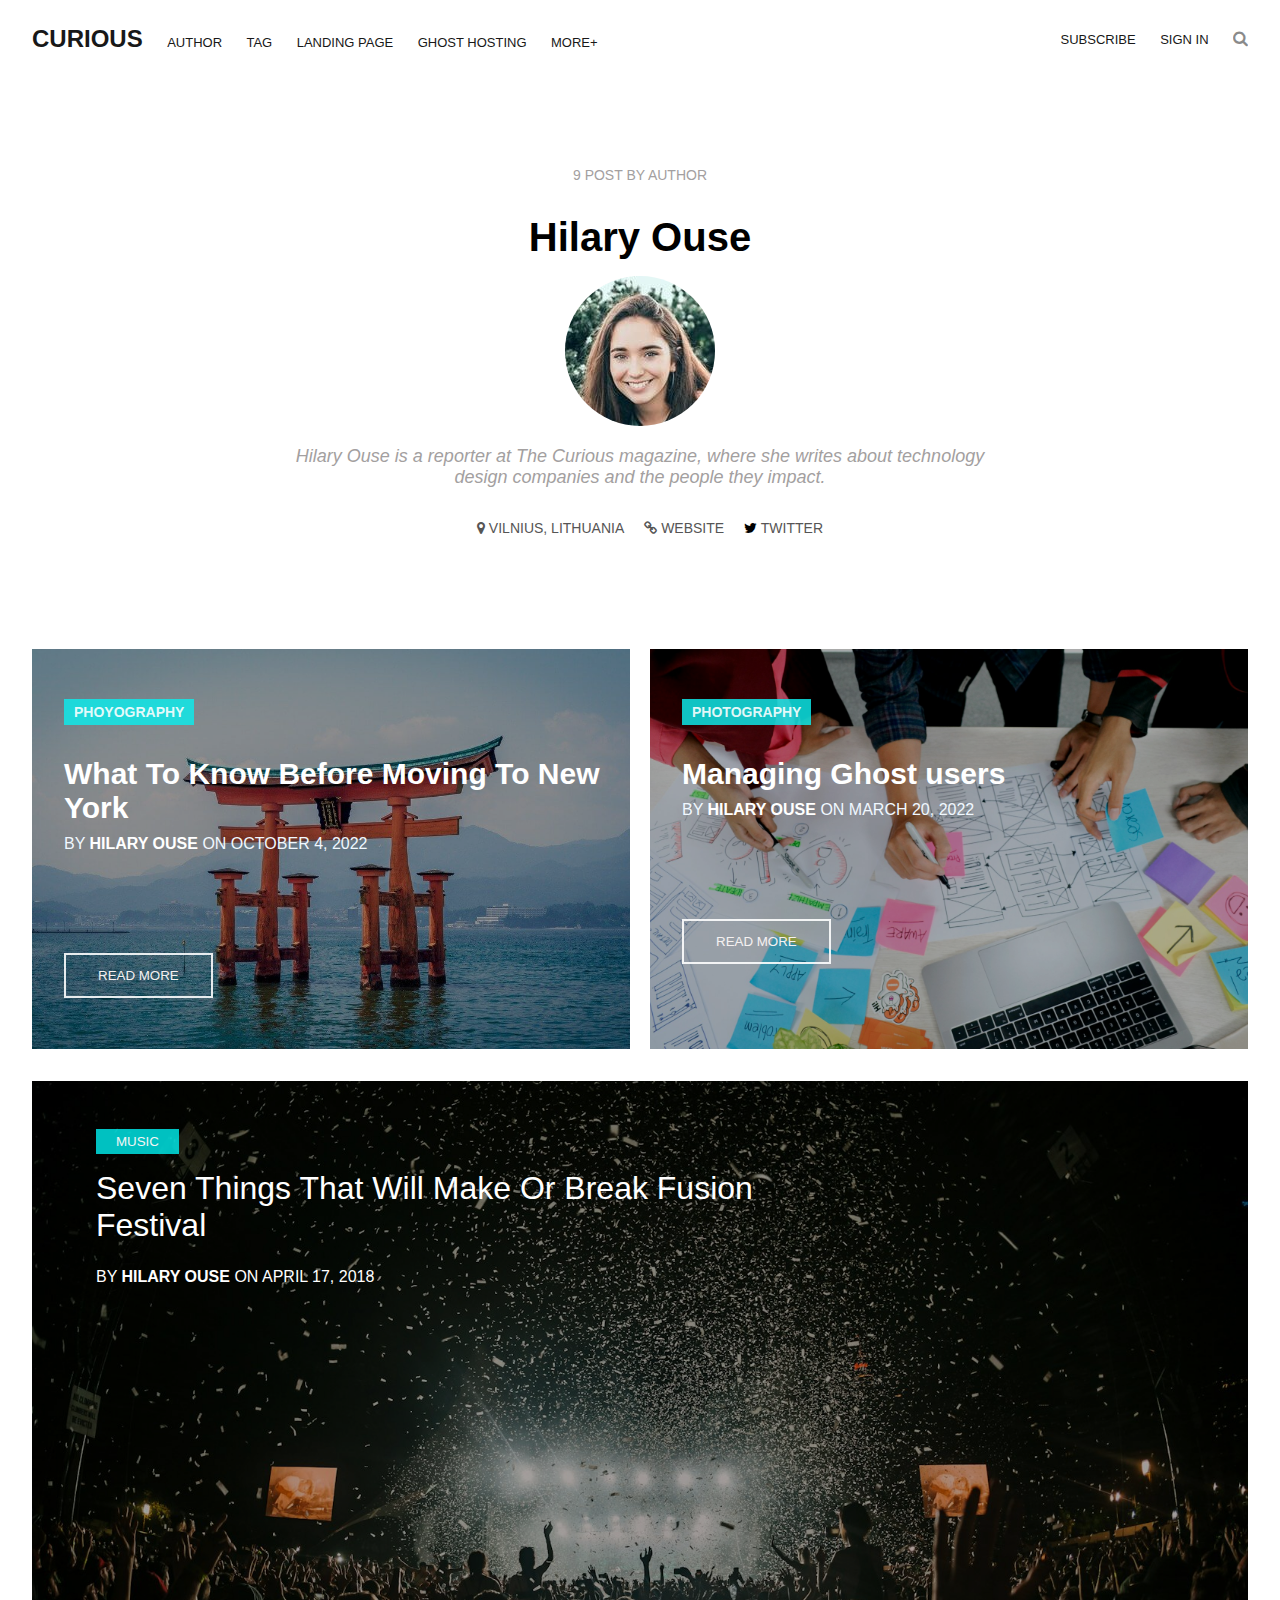
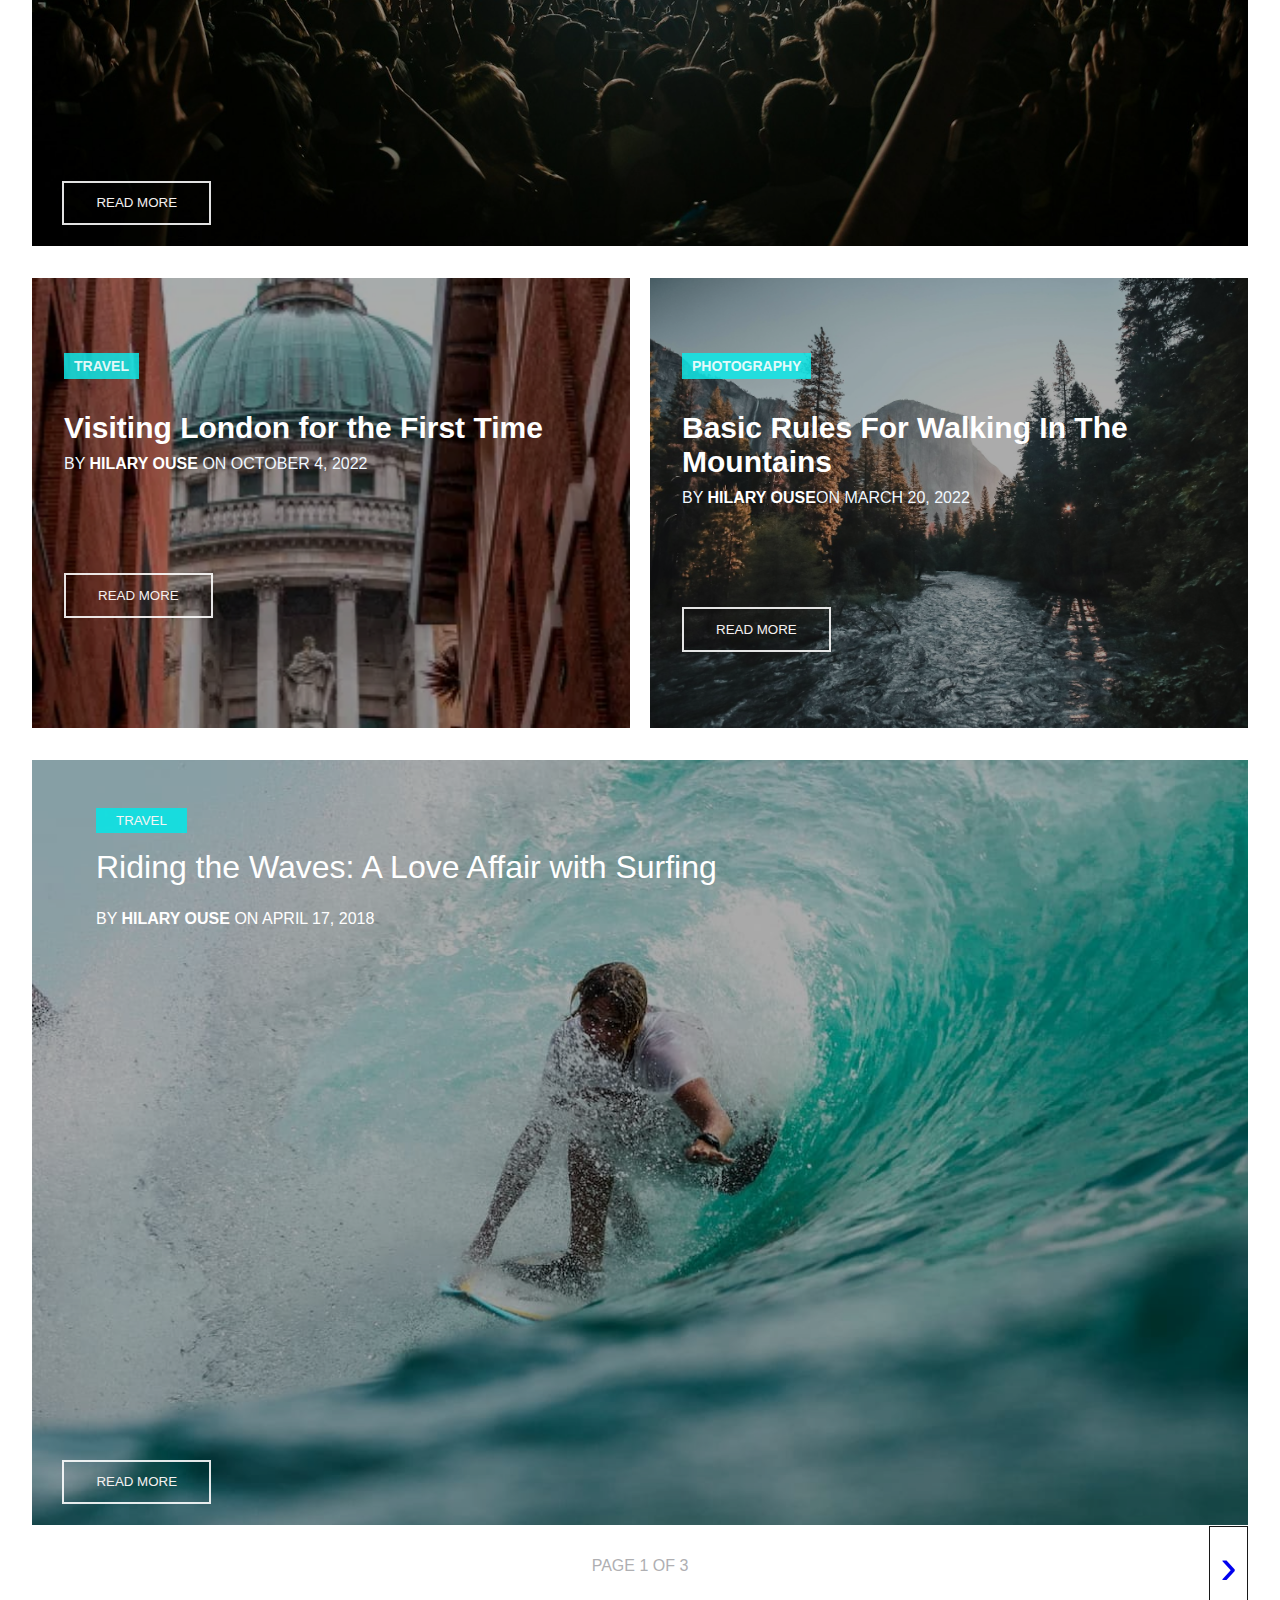
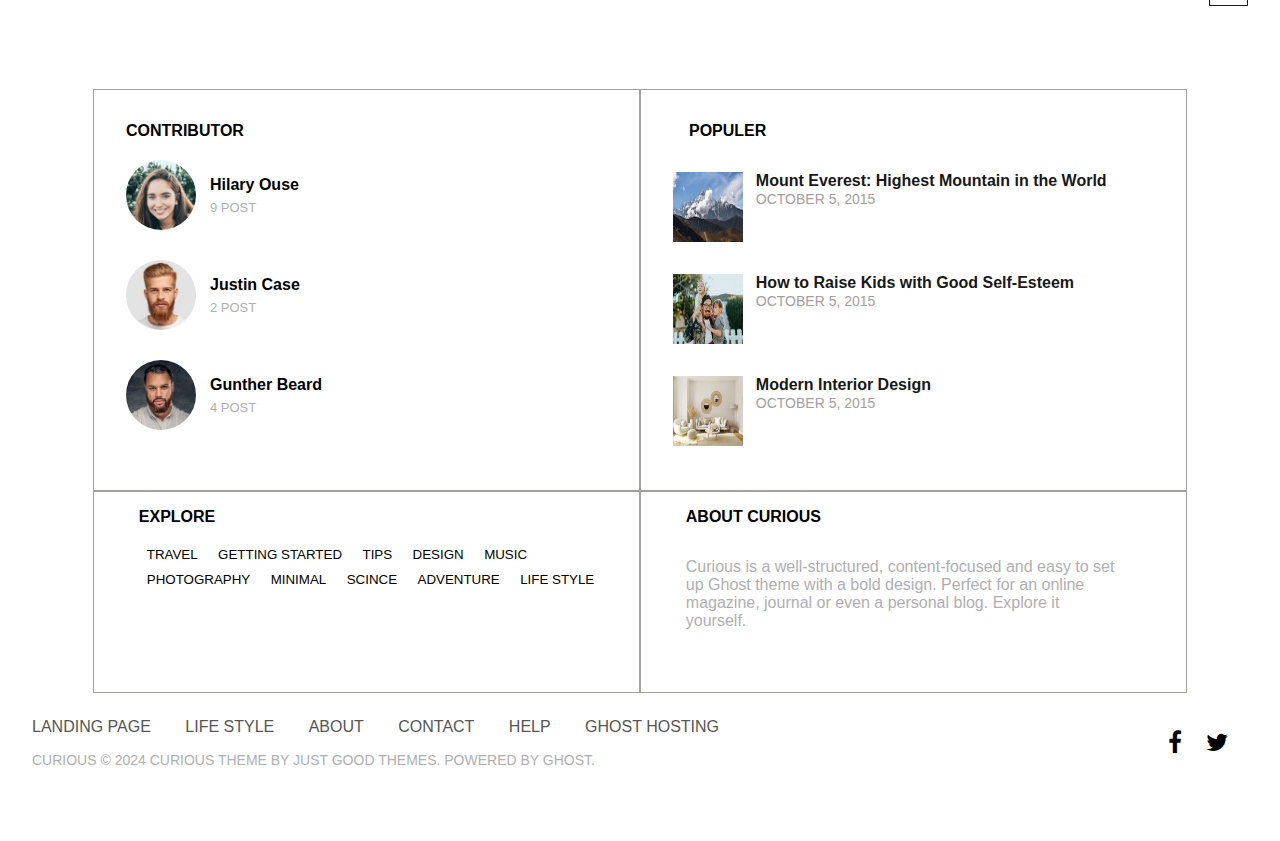
==== author.html @ 6ac76559 "add some new things" ====
<!DOCTYPE html>
<html lang="en">
<head>
    <meta charset="UTF-8">
    <meta name="viewport" content="width=device-width, initial-scale=1.0">
    <title>Home-page</title>
    <link rel="stylesheet" href="author.css">
    <link
    rel="stylesheet"
    href="https://cdnjs.cloudflare.com/ajax/libs/font-awesome/4.7.0/css/font-awesome.min.css"
  />
  <link href="https://fonts.cdnfonts.com/css/helvetica-neue-55" rel="stylesheet">
  <style>
    @import url('https://fonts.cdnfonts.com/css/helvetica-neue-55');
    </style>
</head>
<body>
    <div class="nav-container">
        <div class="nav-items">
            <a href="index.html" class="logo-name" id="logo">CURIOUS</a>
            <a href="" class="nav-link">AUTHOR</a>
            <a href="" class="nav-link">TAG</a>
            <a href="" class="nav-link">LANDING PAGE</a>
            <a href="" class="nav-link">GHOST HOSTING</a>
            <a href="" class="nav-link">MORE+</a>
        </div>
        <div class="subscribe">
            <a href="" class="nav-link sub" id="nav-link-1k-2">SUBSCRIBE</a>
            <a href="" class="nav-link sign" id="nav-link-1k-2">SIGN IN</a>
            <a href="" class="nav-link search" id="nav-link-1k"><i class="fa fa-search" aria-hidden="true"></i></a>
            <a href="#" class="nav-link searchs bar" id="nav-link-1k" onclick="showSidebar()"><i class="fa fa-bars" aria-hidden="true"></i></a>
        </div>
        <div class="sidebar" id="sidebar">
            <h3 class="hideBar" onclick="removeBar()"><i class="fa fa-times" aria-hidden="true"></i></h3>
            <ul>
                <li class="explore">EXPLORE CURIOUS</li>
                <li>AUTHOR</li>
                <li>TAG</li>
                <li>LANDING PAGE</li>
                <li>GHOST HOSTING</li>
                <li>STYLE GUIDE</li>
                <li>CONTACT</li>
                <li>SUBSCRIBE / SIGN UP</li>
            </ul>
        </div>
    </div>
    <main>
        <div class="author-0">
            <div class="about-author-0">
                <p class="post-count">
                    9 POST BY AUTHOR 
                </p>
                <p class="author-name">
                    Hilary Ouse
                </p>
                <img src="Hilary-Ouse.jpg" alt="" class="author-img-0">
                <p class="detail-about-author">
                    Hilary Ouse is a reporter at The Curious magazine, where she writes about technology  design companies and the people they impact.
                </p>
                <div class="info-about-author">
                    <a href="" class="author-site"><i class="fa fa-map-marker" aria-hidden="true"></i> VILNIUS, LITHUANIA</a>
                    <a href="" class="author-site author-link"><span><i class="fa fa-link" aria-hidden="true"></i></span>  WEBSITE</a>
                    <a href="" class="author-site author-link"><span><i class="fa fa-twitter" aria-hidden="true"></i> </span>  TWITTER</a>
                </div>
            </div>
        </div>

        <!-- now statrt the div with page -->
        <div class="post-container">
            <div class="post-1 dark" id="post-1-preci">
                <div class="about-post-1">
                    <input type="button" value="PHOYOGRAPHY" class="about">
                    <p class="post-title">
                        What To Know Before Moving To New York
                    </p>
                    <p class="post-author">
                        BY <strong>HILARY OUSE</strong> ON OCTOBER 4, 2022
                    </p>
                    <input type="button" value="READ MORE" id="post-btn" class="pos-1-btn" >
                </div>
            </div>

            <div class="post-2" id="post-1-preci">
                <div class="about-post-2">
                    <input type="button" value="PHOTOGRAPHY" class="about">

                    <p class="post-title">
                        Managing Ghost users
                    </p>
                    <p class="post-author">
                        BY <strong>HILARY OUSE </strong>ON MARCH 20, 2022
                    </p>
                    <input type="button" value="READ MORE" id="post-btn" class="pos-1-btn">
            </div>
        </div>
    </main>
    <main>
        <div class="post-3 " id="post-3-new">
            <div class="about-post-3">
                <input type="button" value="MUSIC" class="about-3">
    
                <p class="post-title-3">
                    Seven Things That Will Make Or Break Fusion Festival
                </p>
                <p class="post-author-3">
                    BY <strong>HILARY OUSE</strong> ON APRIL 17, 2018
                </p>
            </div>
            <input type="button" value="READ MORE" id="post-btn-3" class="post-3-button pos-1-btn">
        </div>
        <div class="post-container">
            <div class="post-4 dark" id="post-1-preci">
                <div class="about-post-1">
                    <input type="button" value="TRAVEL" class="about">
                    <p class="post-title">
                        Visiting London for the First Time
                    </p>
                    <p class="post-author">
                        BY <strong>HILARY OUSE</strong> ON OCTOBER 4, 2022
                    </p>
                    <input type="button" value="READ MORE" id="post-btn" class="post-4-btn">
                </div>
            </div>

            <div class="post-5" id="post-1-preci">
                <div class="about-post-2">
                    <input type="button" value="PHOTOGRAPHY" class="about">

                    <p class="post-title">
                        Basic Rules For Walking In The Mountains
                    </p>
                    <p class="post-author">
                        BY <strong>HILARY OUSE</strong>ON MARCH 20, 2022
                    </p>
                    <input type="button" value="READ MORE" id="post-btn" class="post-5-btn">
            </div>
        </div>
        
    </main>
    <main>
        <div class="post-6 post-no-6" id="post-6-new">
            <div class="about-post-3">
                <input type="button" value="TRAVEL" class="about-3">
    
                <p class="post-title-3">
                    Riding the Waves: A Love Affair with Surfing
                </p>
                <p class="post-author-3">
                    BY <strong>HILARY OUSE</strong> ON APRIL 17, 2018
                </p>
                <input type="button" value="READ MORE" id="post-btn-3">
            </div>
        </div>
        <!-- div for next page btn  -->
        <div class="page-change-btn">
            <div class="next">
              <a href="page2.html">  <span id="s">&#8250;</span></a>
            </div>
            <div class="title-of-page">
                <p class="title-page"> PAGE 1 OF 3</p>
            </div>
            <div class="prev">
                <a href=""><span id="s">&#8249;</span></a>
            </div>
        </div>

    </main>
    <main>
        <div class="footer-inside">
            <div class="four-box contributor">
                <div class="img" id="con-img">
                    <p class="title">CONTRIBUTOR</p>
                    <div class="im-con1">
                        <div class="h-img">
                            <img src="Hilary-Ouse.jpg" alt="" height="70px" width="70px" class="con-img"> 
                        </div>
                        <div class="hilary-about">
                            <p class="hilary-con">Hilary Ouse</p>
                            <p class="hilary-con-post">9 POST</p>
                        </div>
                    </div>
                    <div class="im-con1">
                        <div class="h-img">
                            <img src="Justin-Case-1.jpg" alt="" height="70px" width="70px" class="con-img"> 
                        </div>
                        <div class="hilary-about">
                            <p class="hilary-con">Justin Case</p>
                            <p class="hilary-con-post">2 POST</p>
                        </div>
                    </div>
                    <div class="im-con1">
                        <div class="h-img">
                            <img src="Gunther-Beard-1.jpg" alt="" height="70px" width="70px" class="con-img"> 
                        </div>
                        <div class="hilary-about">
                            <p class="hilary-con">Gunther Beard</p>
                            <p class="hilary-con-post">4 POST</p>
                        </div>
                    </div>
                </div>
            </div>
            <div class="four-box populer">
                <p id="populer">POPULER</p>
                <div class="img-post-title">
                    <img src="image_12.jpg" alt="" class="family-img" height="70px" width="70px">
                    <div class="about-family">
                        <p class="family-title">
                            Mount Everest: Highest Mountain in the World
                        </p>
                        <span class="light-text">OCTOBER 5, 2015</span>
                    </div>
                </div>
                <div class="img-post-title">
                    <img src="family.jpg" alt="" class="family-img" height="70px" width="70px">
                    <div class="about-family">
                        <p class="family-title">
                            How to Raise Kids with Good Self-Esteem
                        </p>
                        <span class="light-text">OCTOBER 5, 2015</span>
                    </div>
                </div>
                <div class="img-post-title">
                    <img src="interior.jpg" alt="" class="family-img" height="70px" width="70px">
                    <div class="about-family">
                        <p class="family-title">
                            Modern Interior Design
                        </p>
                        <span class="light-text">OCTOBER 5, 2015</span>
                    </div>
                </div>
            </div>
            <div class="four-box explore-1st spot">

                <div class="tags">
                    <p class="explore-title" id="explore-title">
                        EXPLORE
                    </p>
                    <input type="button" value="TRAVEL" class="in-item ">
                    <input type="button" value="GETTING STARTED" class="in-item">
                    <input type="button" value="TIPS" class="in-item">
                    <input type="button" value="DESIGN"class="in-item">
                    <input type="button" value="MUSIC"class="in-item">
                    <input type="button" value="PHOTOGRAPHY"class="in-item">
                    <input type="button" value="MINIMAL"class="in-item">
                    <input type="button" value="SCINCE"class="in-item">
                    <input type="button" value="ADVENTURE"class="in-item">
                    <input type="button" value="LIFE STYLE"class="in-item">
                </div>
            </div>
            <div class="four-box explore-2">
                <p class="curious">
                    ABOUT CURIOUS
                </p>
                <div class="about-curious-detail">

                    <span class="font-style-about">Curious is a well-structured, content-focused and easy to set up Ghost theme with a bold design. Perfect for an online magazine, journal or even a personal blog. Explore it yourself.</span>
                </div>
            </div>
        </div>
        <div class="footer-stage">
            <div class="footer" id="footer-link-copy">
                <a href="" class="footer-links" id="foot-link-1">LANDING PAGE</a>
                <a href="" class="footer-links">LIFE STYLE</a>
                <a href="" class="footer-links">ABOUT</a>
                <a href="" class="footer-links">CONTACT</a>
                <a href="" class="footer-links">HELP</a>
                <a href="" class="footer-links">GHOST HOSTING</a>
                <p class="copy">
                     CURIOUS © 2024 CURIOUS THEME BY JUST GOOD THEMES. POWERED BY GHOST.
                </p>
            </div>
            <div class="icons">
                <a href="" class="icons-link"><i class="fa fa-facebook" aria-hidden="true"></i></a>
                <a href="" class="icons-link"><i class="fa fa-twitter" aria-hidden="true"></i></a>
            </div>
        </div>
    </main>
    <script src="index.js"></script>
</body>
</html>
---- author.css ----
@import url('https://fonts.cdnfonts.com/css/helvetica-neue-55');

* {
    padding: 0;
    margin: 0;
    font-family: Arial, Helvetica, sans-serif;
}

main {
    margin-left: 2rem;
    margin-right: 2rem;
}
@media(max-width:900px){
    main {
        margin-left: 1rem;
        margin-right: 1rem;
    }
}
/* for author div */
.author-0{
    height: 60vh;
    width: 100%;
    display: flex;
    justify-content: center;
    align-items: center;
}
.about-author-0{
    justify-content: center;
    align-items: center;
    text-align: center;
    width: 60%;
    height: 40vh;
}
.post-count{
    font-size: 14px;
    margin-bottom: 2rem;
    color: #a3a0a0;

}
.author-name{
    font-size: 40px;
    font-weight: bold;
    margin-bottom: 1rem;
}
.author-img-0{
    border-radius: 50%;
    margin-bottom: 1rem;
}
.detail-about-author{
    color: #a3a0a0;
    font-style: italic;
    font-weight: lighter;
    font-size: 18px;
    margin-bottom: 2rem;
}
.author-site{
    margin-left: 20px;
    text-decoration: none;
    font-size: 14px;
    color: #565555;
}
.author-link:hover{
    text-decoration: underline rgb(15, 211, 211);
}
.info-about-author{
    display: flex;
    justify-content: center;
    align-items: center;
    flex-wrap: wrap;
}







.nav-container {
    height: 77px;
    display: flex;
    justify-content: space-between;
    align-items: center;
    margin-left: 2rem;
    margin-right: 2rem;

}

.logo-name {
    font-family: Arial, Helvetica, sans-serif;
    color: #181818;
    font-weight: bolder;
    text-decoration: none;
}

#logo {
    font-size: x-large;
}

.nav-link {
    font-size: 13px;
    color: #181818;
    font-family: Arial, Helvetica, sans-serif;
    text-decoration: none;
    margin-left: 20px;

}

/* media query for navbar without logo after 1000px */
@media(max-width:1000px) {
    .nav-link {
        display: none;
    }

    #nav-link-1k{
        display: inline;
    }
    #nav-link-1k-2{
        display: inline;

    }
}
@media(max-width:500px) {
    #nav-link-1k-2 {
        display: none;
    }
}

.search,
.nav-link:hover {
    opacity: .5;
}

.search i {
    font-size: 16px;
    color: #181818;

}

#nav-link-1k .fa-bars {
    font-size: 16px;
}

.searchs {
    display: none;
}

.first-img {
    --overlay-opacity: 0.5;
    background-image: url(1-630.jpg);
    background-position: center;
    background-repeat: no-repeat;
    background-size: cover;
    height: 100vh;
    width: 100%;
    display: flex;
    justify-content: center;
    align-items: center;
    opacity: .90;
    position: relative;
}

.first-img::before {
    content: "";
    position: absolute;
    top: 0;
    left: 0;
    width: 100%;
    height: 100%;
    background-color: rgba(0, 0, 0, var(--overlay-opacity));
}

/* for div img */
@media(max-width:1400px) {
    .first-img {
        height: 680px;
        width: 100%;
    }
}

@media(max-width:1000px) {
    .first-img {
        height: 60vh;
        width: 100%;
    }

    .head {
        font-size: 30px;
        margin-bottom: 2rem;
        font-family: Arial, Helvetica, sans-serif;
        color: white;
        margin-left: 2rem;

    }

    .para-for-first {
        font-size: 18px;
        font-family: sans-serif;
        color: white;
        margin-bottom: 20px;
        margin-left: 2rem;
    }

    .about-first-img {

        border-left: 8px solid rgb(0, 153, 255);
        position: relative;
        width: 700px;
        height: 200px;
        z-index: 1;
        margin-left: 3.75rem;
        /* Additional styles for your content */
    }
}

@media(max-width:900px) {
    .first-img {
        height: 465px;
        width: 100%;
    }
}

@media(max-width:750px) {
    .first-img {
        height: 465;
        width: 100%;
    }

    .head {
        font-size: 22px;
        margin-bottom: 2rem;
        font-family: Arial, Helvetica, sans-serif;
        color: white;
        margin-left: 2rem;

    }

    #head-prior {
        font-size: 22px;
    }

    .para-for-first {
        font-size: 14px;
        font-family: sans-serif;
        color: white;
        margin-bottom: 20px;
        margin-left: 1rem;
    }

    #p-f-f {
        font-size: 16px;
    }

    .about-first-img {
        border-left: 4px solid rgb(0, 153, 255);
        position: relative;
        width: 700px;
        height: 200px;
        z-index: 1;
        margin-left: 3.75rem;
        margin-right: .70rem;
        /* Additional styles for your content */
    }
}

@media(max-width:620px) {
    .first-img {
        height: 35vh;
        width: 100%;
    }

    .head {
        font-size: 22px;
        margin-bottom: 2rem;
        font-family: Arial, Helvetica, sans-serif;
        color: white;
        margin-left: 2rem;

    }

    #head-prior {
        font-size: 20px;
    }

    .para-for-first {
        font-size: 10px;
        font-family: sans-serif;
        color: white;
        margin-bottom: 20px;
        margin-left: 2rem;
    }

    #p-f-f {
        font-size: 16px;
        font-weight: lighter;
    }
    #about-first-img {

        border-left: 4px solid rgb(0, 153, 255);
        position: relative;
        width: 700px;
        height: 200px;
        z-index: 1;
        margin-left: 1.75rem;
        /* Additional styles for your content */
    }
}
@media(max-width:350px){
    .first-img {
        height: 80vh;
        width: 100%;
        display: flex;
        justify-content: center;
        align-items: center;
    }
    #about-first-img {

        border-left: 4px solid rgb(0, 153, 255);
        position: relative;
        width: 700px;
        height: 200px;
        z-index: 1;
        margin-left: 1.75rem;
        /* Additional styles for your content */
    }
    #p-f-f {
        font-size: 16px;
        font-weight: lighter;
    }

}

.head {
    font-size: 40px;
    margin-bottom: 2rem;
    font-family: Arial, Helvetica, sans-serif;
    color: white;
    margin-left: 2rem;

}

.para-for-first {
    font-size: 22px;
    font-family: sans-serif;
    color: white;
    margin-bottom: 20px;
    margin-left: 2rem;


}

.about-first-img {
    border-left: 8px solid rgb(0, 153, 255);
    position: relative;
    width: 700px;
    height: 200px;
    z-index: 1;
    /* Additional styles for your content */
}

.btn-sub {
    padding: .80rem 2rem;
    font-family: Arial, Helvetica, sans-serif;
    background-color: transparent;
    border: 2px solid white;
    color: white;
    font-weight: 500;
    margin-left: 2rem;

}

.btn-sub:hover {
    background-color: rgb(0, 153, 255);
    transition: 1s;
    cursor: pointer;
    border: none;

}


/* for menu bar  */
#bar {
    position: relative;
}

.sidebar {
    position: absolute;
    right: 2%;
    top: 4rem;
    height: 50vh;
    padding: 30px;
    background-color: white;
    z-index: 999;
    border-radius: 30px;
    display: none;

}



ul li {
    list-style: none;
    margin-bottom: 1rem;
    font-family: Arial, Helvetica, sans-serif;
    font-size: 14px;
    color: #423f3f;
}

ul li:hover {
    opacity: 0.5;
}

.explore {
    margin-bottom: 1rem;
    color: #181818;
    font-size: 20px;
    font-weight: bold;
}

.hideBar .fa-times {
    font-size: x-large;
    margin-bottom: 2rem;
    display: flex;
    justify-content: center;
    align-items: center;
}

/* japan and new york post div  */
.post-container {
    margin-top: 2rem;
    display: flex;
    justify-content: center;
    align-items: center;
    gap: 20px;
    margin-bottom: 2rem;

}

/* meadia for post container */
@media(max-width:950px) {
    .post-container {
        margin-top: 2rem;
        display: flex;
        flex-direction: column;
        justify-content: center;
        align-items: center;
        gap: 20px;
        margin-bottom: 2rem;
        margin-left: 0;
        margin-right: 0;
    }

    .post-1 {

        margin-left: 0;
        margin-right: 0;
    }

    #post-1-preci {
        height: 465px;
        width: 100%;
    }

    .post-2 {
        height: 465px;
        width: 740px;
        margin-left: 0;
        margin-right: 0;
    }
}
@media(max-width:360px){
    .post-1{
        position: relative;
    }
    .pos-1-btn{
        position: absolute;
        bottom: 1rem;
        left: 1rem;
    }
    #post-3-new{
        position: relative;
    }
    .post-3{
        position: relative;
    }
    .post-4{
        position: relative;
    }
    .post-4-btn{
        position: absolute;
        left: 1.9rem;
        bottom: 1rem;
    }
    .post-5{
        position: relative;
    }
    .post-5-btn{
        position: absolute;
        left: 1.9rem;
        bottom: 1rem;
    }

    
}

.post-1 {
    position: relative;
    display: flex;
    justify-content: start;
    align-items: center;
    background-image: url(japan-1.jpg);
    background-position: center;
    background-size: cover;
    background-repeat: no-repeat;
    height: 400px;
    width: 609px;
}

.post-1::after {
    content: '';
    position: absolute;
    width: 100%;
    height: 100%;
    top: 0;
    left: 0;
    background-color: rgb(0, 0, 0, 0.33);
}


.post-2 {
    position: relative;
    display: flex;
    justify-content: start;
    align-items: center;
    background-image: url(image_4.jpg);
    background-position: center;
    background-size: cover;
    background-repeat: no-repeat;
    height: 400px;
    width: 609px;

}

.post-2::after {
    content: '';
    position: absolute;
    width: 100%;
    height: 100%;
    top: 0;
    left: 0;
    background-color: rgb(0, 0, 0, 0.33);
}


.about-post-1 {
    margin-left: 2rem;
    height: 150px;
    width: 100%;
    margin-bottom: 150px;
    z-index: 990;


}

.about-post-2 {
    margin-left: 2rem;
    height: 150px;
    width: 100%;
    margin-bottom: 150px;
    z-index: 990;


}

#post-btn {
    padding: .80rem 2rem;
    font-family: Arial, Helvetica, sans-serif;
    background-color: transparent;
    border: 2px solid rgba(255, 255, 255, 0.887);
    color: rgb(245, 241, 241);
    font-weight: 500;
    margin-top: 100px;
}

#post-btn:hover {
    background-color: rgb(0, 153, 255);
    transition: 1s;
    cursor: pointer;
    border: none;
}

.about {
    padding: 5px 10px;
    font-size: 14px;
    justify-content: center;
    background-color: rgba(13, 234, 234, 0.832);
    margin-bottom: 2rem;
    border: none;
    font-weight: 700;
    color: rgba(255, 255, 255, 0.887);
    font-family: Arial, Helvetica, sans-serif;
    box-sizing: border-box;
}

.about:hover {
    background-color: transparent;
    /* border: 2px solid whitesmoke; */
    box-shadow: inset 0 0 0 2px white;

}

.post-title {
    font-size: 30px;
    font-weight: 800;
    color: white;
    margin-bottom: 10px;
    font-family: Arial, Helvetica, sans-serif;
}

.post-title:hover {
    text-decoration: underline rgb(18, 224, 224);
}

.post-author {
    color: aliceblue;
    font-family: Arial, Helvetica, sans-serif;
}

strong {
    color: white;
}

/* media for post-3 start from 1400px */
@media(max-width:1400px) {
    #post-3-new{
        height: 85vh;
        width: 100%;
    }
    #post-6-new{
        height: 95vh;
        width: 100%;
    }
}

@media(max-width:1300px) {
    #post-3-new {
        height: 85vh;
        width: 100%;
    }
    #post-6-new{
        height: 85vh;
        width: 100%;
    }
}

@media(max-width:900px) {
    #post-3-new {
        height: 450px;
        width: 100%;
    }
    #post-6-new{
        height: 450px;
        width: 100%;
    }
    


}

/* it is for previous button */

.prev{
    visibility: hidden;
}



.post-3 {
    position: relative;
    background-image: url(image_5.jpg);
    background-position: center;
    background-size: cover;
    background-repeat: no-repeat;
    height: 90vh;
    width: 100%;
    display: flex;
    justify-content: left;
    align-items: self-start;
}

.post-3::after {
    content: '';
    position: absolute;
    width: 100%;
    height: 100%;
    top: 0;
    left: 0;
    background-color: rgb(0, 0, 0, 0.33);
}

.about-post-3 {
    margin-top: 3rem;
    margin-left: 4rem;
    width: 700px;
    z-index: 999;

}

.about-3 {
    padding: 5px 20px;
    color: whitesmoke;
    font-weight: 500;
    margin-bottom: 1rem;
    background-color: rgba(0, 233, 233, 0.827);
    border: none;
    box-sizing: border-box;
}

.about-3:hover {
    background-color: transparent;
    box-shadow: inset 0 0 0 2px white;

}

.post-title-3 {
    font-size: xx-large;
    color: white;

}

.post-title-3:hover {
    text-decoration: underline rgb(18, 224, 224);
}

.post-author-3 {
    color: white;
    margin-top: 1.5rem;
}

#post-btn-3 {
    position: absolute;
    left: 1.9rem;
    bottom: 1.3rem;
    padding: .80rem 2rem;
    font-family: Arial, Helvetica, sans-serif;
    background-color: transparent;
    border: 2px solid rgba(255, 255, 255, 0.887);
    color: rgb(245, 241, 241);
    font-weight: 500;
    margin-top: 260px;
    z-index: 1;
}

#post-btn-3:hover {
    background-color: rgb(0, 153, 255);
    transition: 1s;
    cursor: pointer;
    border: none;


}
/* .input-btn {
    border: none;
    padding: 10px 20px;
    background-color: transparent;
    cursor: pointer;
    outline: none;
    transition: box-shadow 0.3s ease;
}

.input-btn:hover {
    box-shadow: inset 0 0 0 2px black;
} */


/* now it's for post 4 */
.post-4 {
    position: relative;
    display: flex;
    justify-content: start;
    align-items: center;
    background-image: url(javier-martinez-xHlsVDnMRcM-unsplash-395.jpg);
    background-position: center;
    background-size: cover;
    background-repeat: no-repeat;
    height: 450px;
    width: 609px;
}

.post-4::after {
    content: '';
    position: absolute;
    width: 100%;
    height: 100%;
    top: 0;
    left: 0;
    background-color: rgb(0, 0, 0, 0.33);
}

.post-5 {
    position: relative;
    display: flex;
    justify-content: start;
    align-items: center;
    background-image: url(image_7.jpg);
    background-position: center;
    background-size: cover;
    background-repeat: no-repeat;
    height: 450px;
    width: 609px;

}

.post-5::after {
    content: '';
    position: absolute;
    width: 100%;
    height: 100%;
    top: 0;
    left: 0;
    background-color: rgb(0, 0, 0, 0.33);
}

.post-6 {
    position: relative;
    background-image: url(jeremy-bishop-_CFv3bntQlQ-unsplash-1-.jpg);
    background-position: center;
    background-size: cover;
    background-repeat: no-repeat;
    height: 90vh;
    width: 100%;
    display: flex;
    justify-content: left;
    align-items: self-start;
}

.post-6::after {
    content: '';
    position: absolute;
    width: 100%;
    height: 100%;
    top: 0;
    left: 0;
    background-color: rgb(0, 0, 0, 0.33);
}

.about-6:hover {
    background-color: transparent;
    border: 2px solid whitesmoke;
}

.post-title-6:hover {
    text-decoration: underline rgb(18, 224, 224);
}

/* hover for all strong tag in html for author name */
strong:hover {
    text-decoration: underline rgb(18, 224, 224);

}


/* these css for next page slider */
.page-change-btn {
    display: flex;
    justify-content: space-around;
    height: 100px;
    width: 100%;
    margin-top: 2rem;
    position: relative;
}

#s {
    font-size: 50px;
    padding: 10px;
    border: 1.5px solid #181818;
    align-self: center;
    text-align: center;
    margin: 0px;
}

.next #s {
    display: flex;
    justify-content: flex-start;
    align-items: center;
    position: absolute;
    right: 0%;

}

.prev #s {
    position: absolute;
    left: 0%;
    display: flex;
    justify-content: flex-start;
    align-items: center;
}

.prev #s:hover {
    background-color: rgb(18, 224, 224);
    cursor: pointer;
    color: white;
    border: none;
}

.next #s:hover {
    background-color: rgb(18, 224, 224);
    cursor: pointer;
    color: white;
    border: none;

}

.title-page {
    color: #afafb2;
    font-size: 16px;
}

/* for footer insider div */
.footer-inside {
    flex-wrap: wrap;
    display: flex;
    justify-content: center;
    align-items: center;
    margin-top: 2rem;
    /* gap: 2px; */

}

.four-box {
    height: 400px;
    width: 545px;
    border: .03px solid #a3a0a0;

}

/* ,edia for four div i will lwss the div width so that they stick togather till 1000px */
@media(max-width:1150px){
    .four-box {
        height: 360px;
        width: 495px;
        border: .03px solid #a3a0a0;
    
    }
}
@media(max-width:1060px){
    .four-box {
        height: 370px;
        width: 430px;
        border: .03px solid #a3a0a0;
    
    }
    
}
@media(max-width:400px){
    .four-box {
        height: 470px;
        width: 300px;
        border: .03px solid #a3a0a0;
    
    }
    
}
/* FOR CONTRIBUTOR DIV  */
#con-img {
    margin-left: 2rem;
    display: flex;
    flex-direction: column;
    justify-content: center;
    gap: 20px;
    flex-wrap: wrap;
    position: relative;
}

.title {
    margin-top: 2rem;
    font-weight: 800;
}

.con-img {
    border-radius: 50%;
    position: absolute;
}

/* wanted to flex img and post div */
.im-con1 {
    display: flex;
    justify-content: space-between;
    position: relative;
    margin-bottom: 5rem;
    flex-wrap: wrap;
}

.hilary-about {
    margin-left: -60px;
    position: absolute;
    left: 9rem;
    top: 1rem;
}

.hilary-con {
    font-weight: 600;
}

.hilary-con:hover {
    text-decoration: underline rgb(18, 224, 224);


}

.hilary-con-post {
    font-style: light;
    font-size: 13px;
    margin-top: 6px;
    color: #afafb2;
}

/* experiment */
.img-post-title {
    display: flex;
    justify-content: flex-start;
    margin-top: 2rem;
    margin-left: 2rem;
}


#populer {
    display: flex;
    justify-content: flex-start;
    flex-wrap: wrap;
    margin-top: 2rem;
    margin-left: 3rem;
    font-weight: 800;
}

.about-family {
    margin-left: .80rem;
}

.family-title {
    font-size: medium;
    font-weight: 600;
    color: #181818;
}

.family-title:hover {
    text-decoration: underline rgb(18, 224, 224);
}

.light-text {
    font-style: light;
    font-size: 14px;
    color: #a3a0a0;
}

#img-post-title {
    margin-left: -5rem;
}

/* start for explore div  */
.explore-1st {
    height: 200px;
    display: flex;
    justify-content: center;
    flex-wrap: wrap;
}

.explore-2 {
    height: 200px;
    display: block;
    justify-content: center;
    align-items: center;

}

@media(max-width:420px){
    .explore-1st {
        height: 300px;
        display: flex;
        justify-content: center;
        flex-wrap: wrap;
    }
    
    .explore-2 {
        height: 260px;
        display: block;
        justify-content: center;
        align-items: center;
    
    }
}
.explore-title{
    margin-top: 1rem;
    margin-bottom: 1rem;
    font-family: 'Gill Sans', 'Gill Sans MT', Calibri, 'Trebuchet MS', sans-serif;
    font-weight: 800;

}
@media(min-width:1060px){

}
.tags {
    margin-left: 2.8rem;
    justify-content: center;
    align-items: center;
}

.in-item {
    margin: 3px;
    padding-top: 2px;
    padding-bottom: 2px;
    padding-left: 5px;
    padding-right: 5px;
    background-color: transparent;
    box-sizing: border-box;
    border: none;
}

.in-item:hover {
    background-color: rgb(19, 225, 229);
    box-shadow: hidden 0 0 0 2px white;
    color: white;
    cursor: pointer;
}

.curious {
    font-weight: 800;
    margin-top: 1rem;
    margin-bottom: 2rem;
    margin-left: 2.80rem;
}

.about-curious-detail {
    margin-left: 2.80rem;
    width: 80%;

}

.font-style-about {
    font-size: medium;
    font-style: light;
    margin-bottom: 10px;
    color: #afafb2;
    font-weight: lighter;
}

/* footer is started here  */
.footer-stage {
    height: 100px;
    display: flex;
    justify-content: space-between;
    align-items: center;
    padding-bottom: 3rem;
}
/* add media for footer so that it flex direction cen be aolumn */
@media(max-width:1100px){
    .footer-stage {
        margin-top: 2rem;
        height: 100px;
        display: flex;
        flex-direction: column;
        justify-content:center;
        align-items: center;
        padding-bottom: 3rem;
        gap: 20px;
        text-align: center;
    }
    #footer-link-copy{
        display: block;
        justify-content: center;
        align-items: center;
    }
}


.copy {
    margin-top: 1rem;
    font-size: 14px;
    font-weight: lighter;
    color: #afafb2;
}

.footer-links {
    margin-left: 30px;
    text-decoration: none;
    color: #565555;
    font-weight: lighter;
}
/* media for a tags */
@media(max-width:760px){
    .footer-links{
        font-size: 14px;
        margin-left: 20px;
        margin-top: 15px;
    }
}
@media(max-width:637px){
    .footer-links{
        display: flexbox;
        justify-content: center;
        align-items: center;
        font-size: 13px;
        margin-left: 20px;
        margin-top: 15px;
        flex-wrap: wrap;
    }
}
#foot-link-1 {
    margin-left: 0;
}

.footer-links:hover {
    opacity: .5;
}

.icons-link {
    font-size: x-large;
    margin-right: 20px;
    text-decoration: none;
}
.fa-twitter,.fa-facebook{
    text-decoration: none;
    color: black;
}
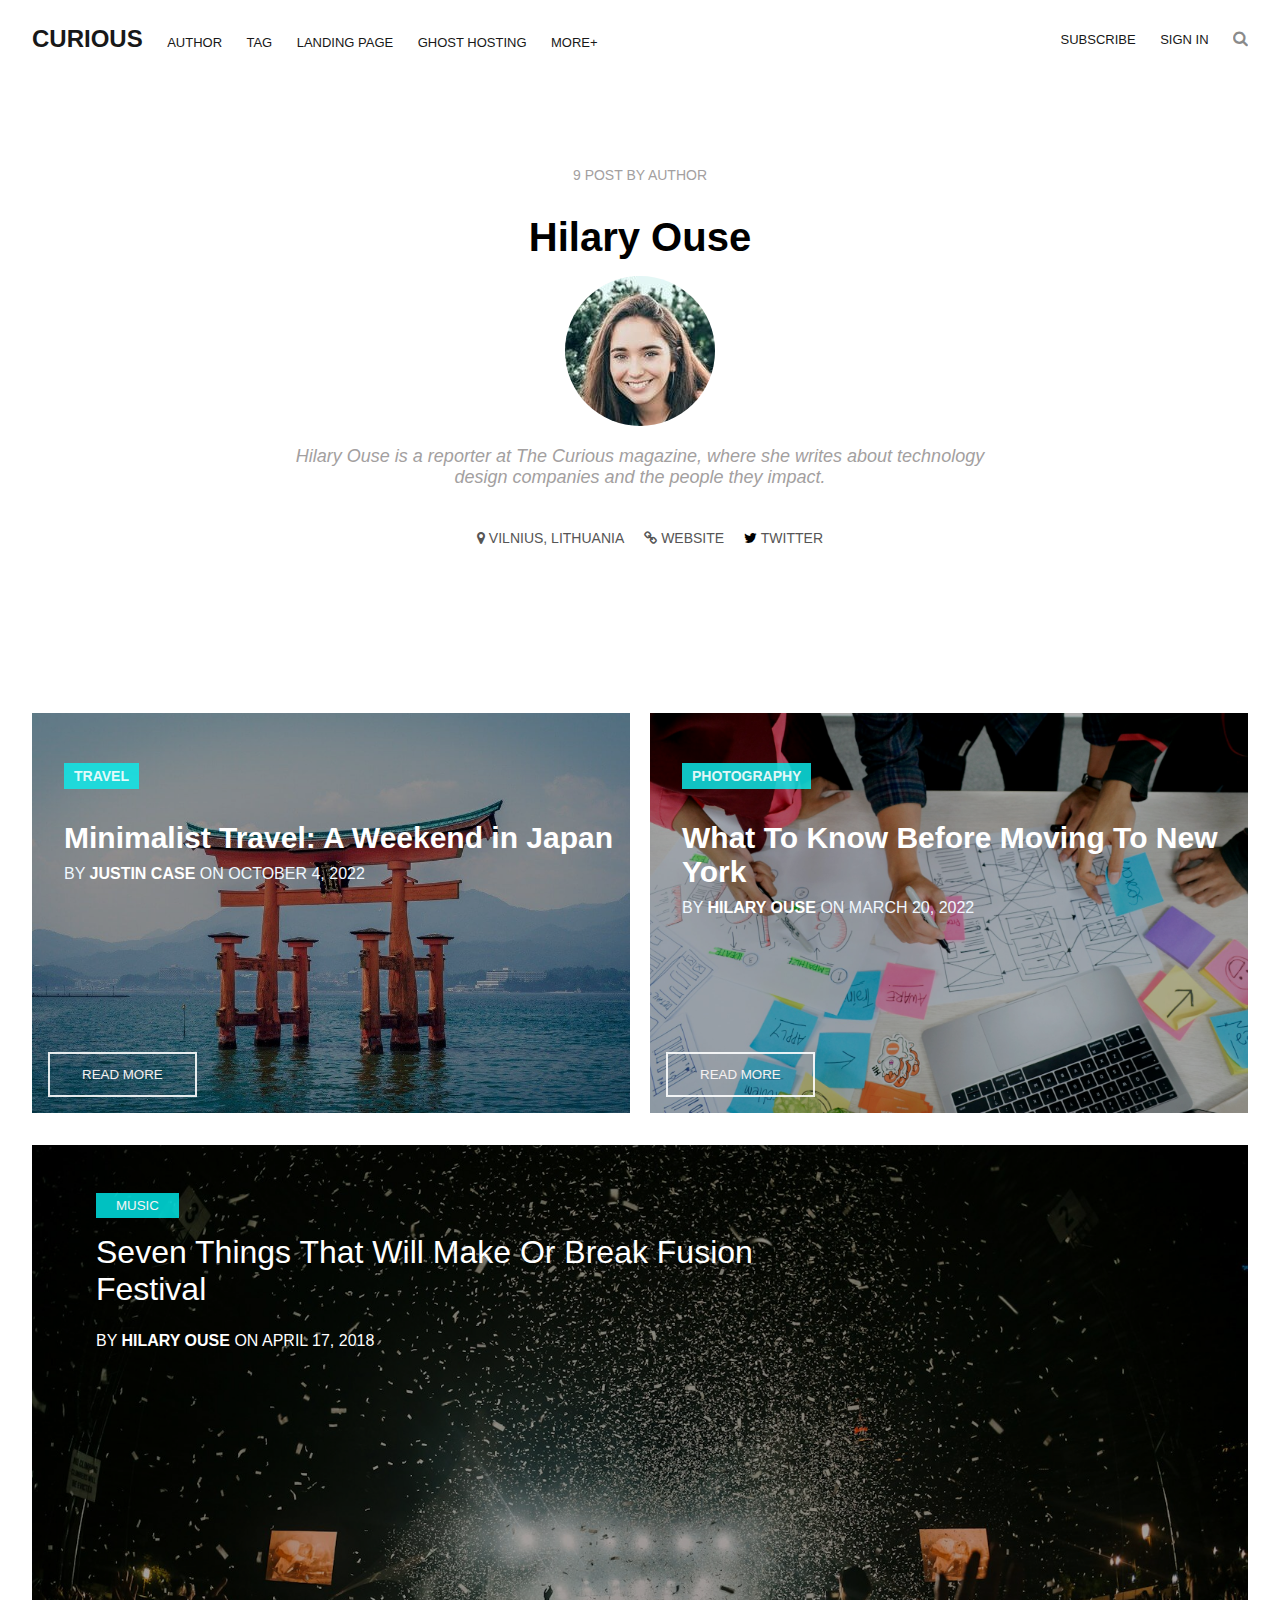
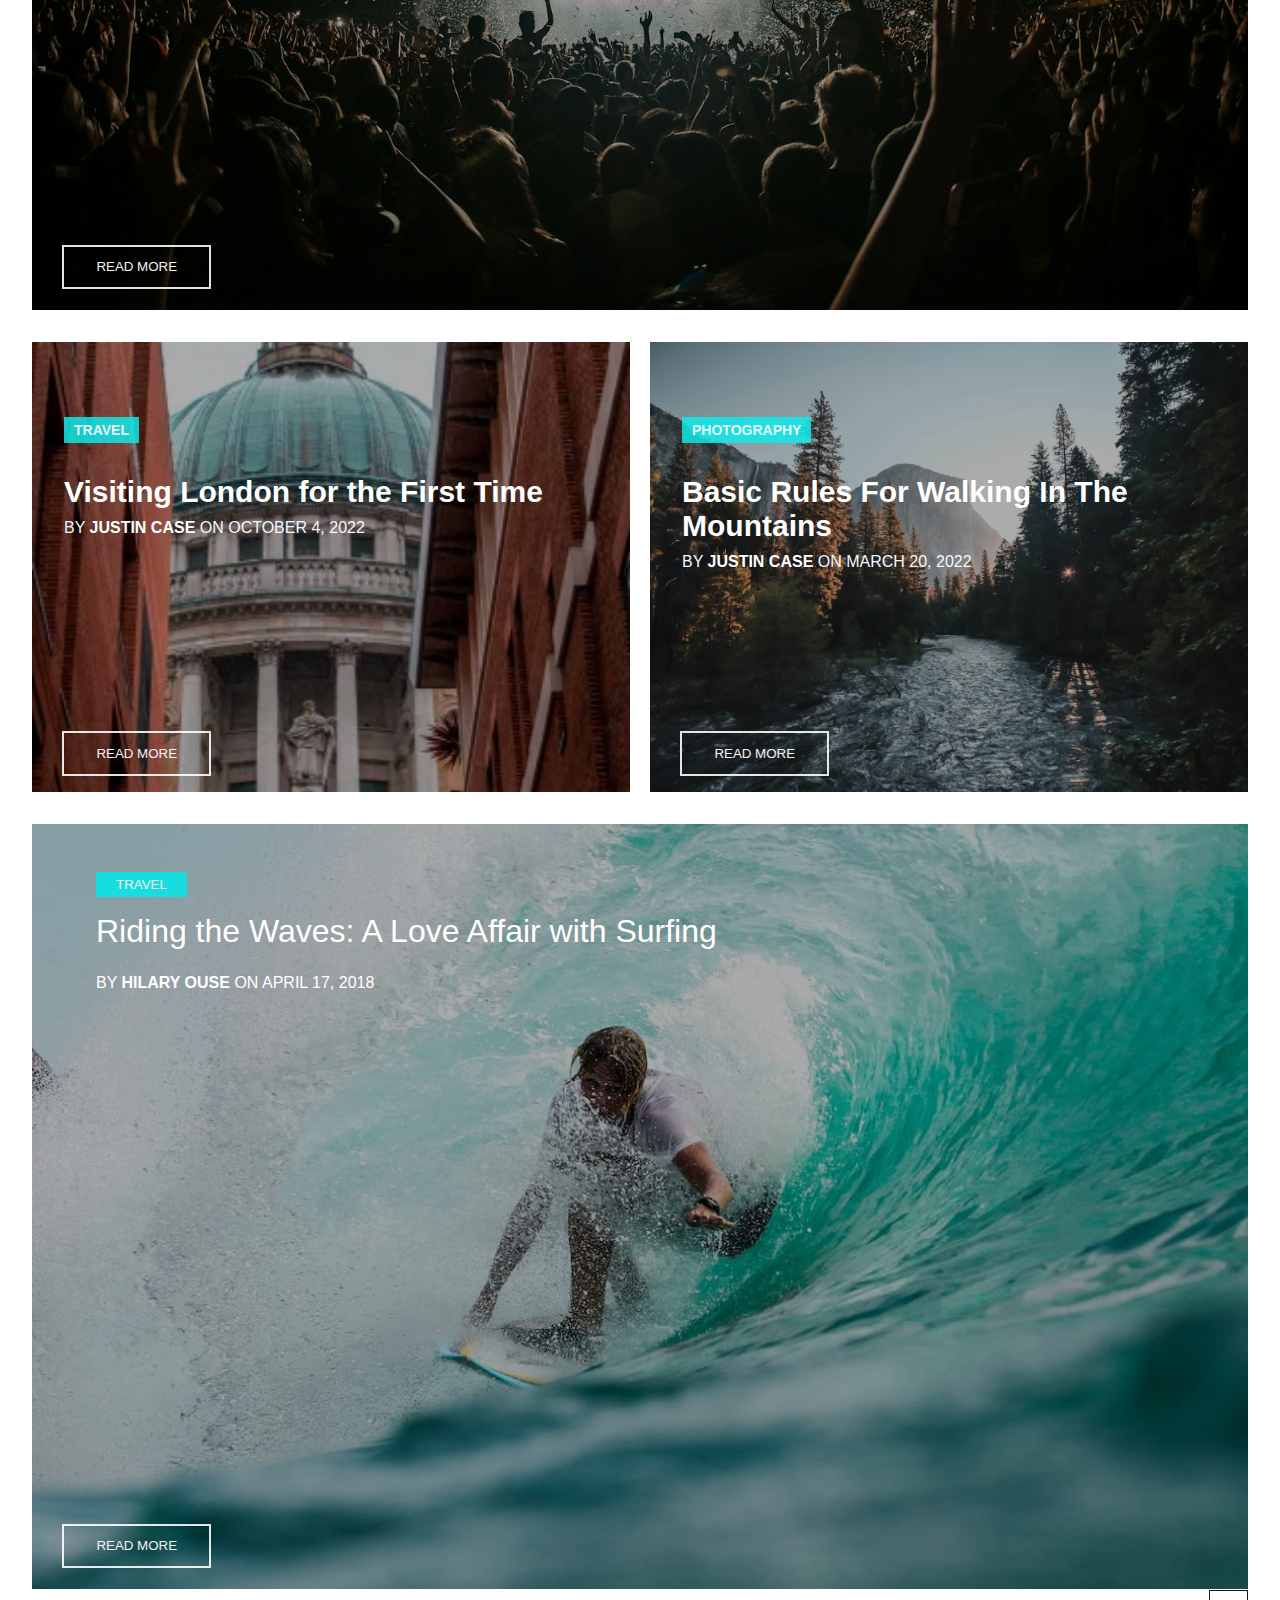
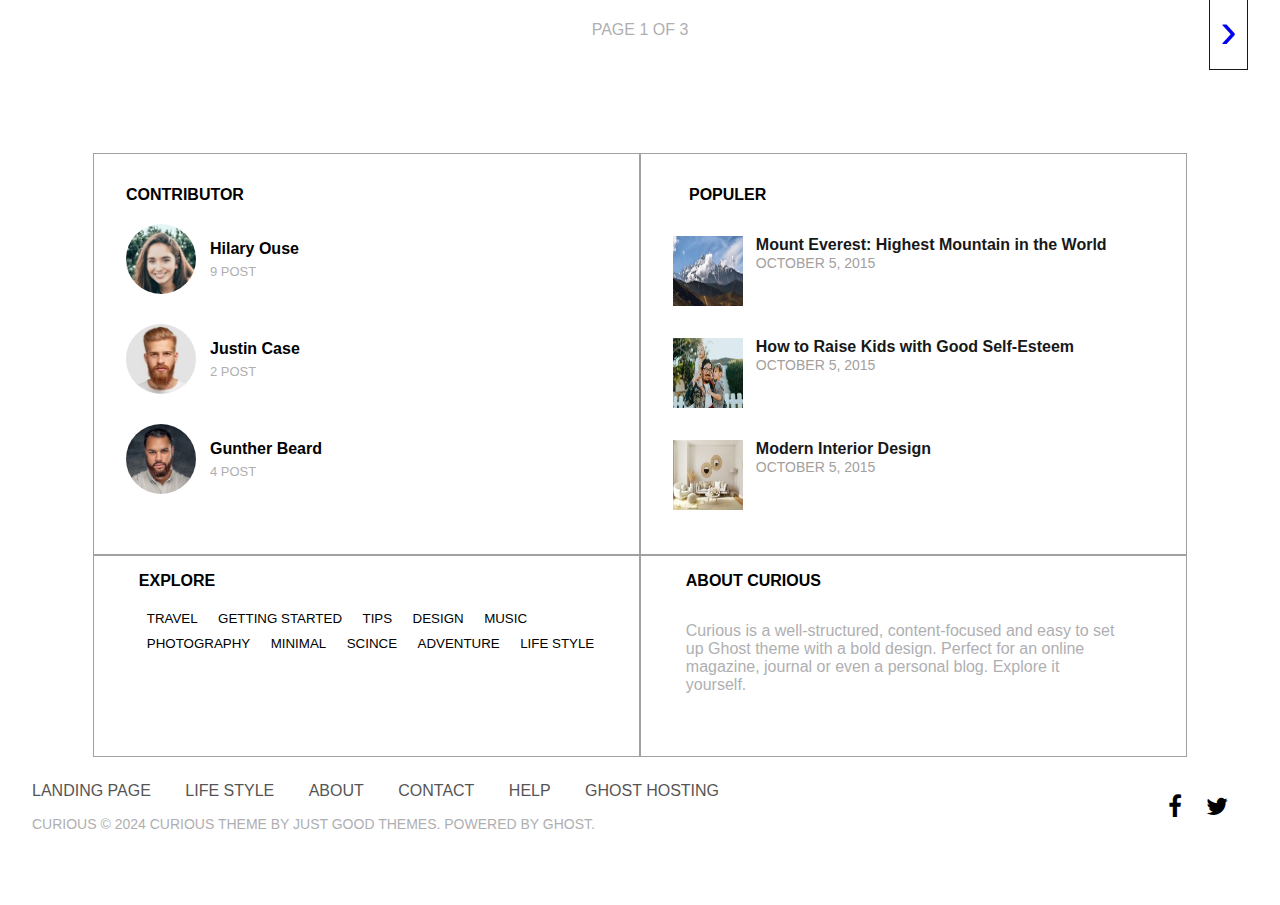
==== commit 9f0075dc: "add some new pages" ====
--- a/author.html
+++ b/author.html
@@ -19,7 +19,7 @@
     <div class="nav-container">
         <div class="nav-items">
             <a href="index.html" class="logo-name" id="logo">CURIOUS</a>
-            <a href="" class="nav-link">AUTHOR</a>
+            <a href="author.html" class="nav-link">AUTHOR</a>
             <a href="" class="nav-link">TAG</a>
             <a href="" class="nav-link">LANDING PAGE</a>
             <a href="" class="nav-link">GHOST HOSTING</a>
@@ -32,17 +32,23 @@
             <a href="#" class="nav-link searchs bar" id="nav-link-1k" onclick="showSidebar()"><i class="fa fa-bars" aria-hidden="true"></i></a>
         </div>
         <div class="sidebar" id="sidebar">
-            <h3 class="hideBar" onclick="removeBar()"><i class="fa fa-times" aria-hidden="true"></i></h3>
+            <div class="bottom-border">
+                <h3 class="hideBar" onclick="removeBar()"><i class="fa fa-times" aria-hidden="true"></i></h3>
+            </div>
             <ul>
                 <li class="explore">EXPLORE CURIOUS</li>
-                <li>AUTHOR</li>
+                <li><a href="author.html">AUTHOR</a></li>
                 <li>TAG</li>
                 <li>LANDING PAGE</li>
                 <li>GHOST HOSTING</li>
                 <li>STYLE GUIDE</li>
                 <li>CONTACT</li>
-                <li>SUBSCRIBE / SIGN UP</li>
+                <li class="sub-andsign">SUBSCRIBE / SIGN UP</li>
             </ul>
+            <div class="icons-fist">
+                <a href="" class="icons-link-fist"><i class="fa fa-facebook" style="color: #71717A;" aria-hidden="true"></i></a>
+                <a href="" class="icons-link-fist"><i class="fa fa-twitter"style="color: #71717A;" aria-hidden="true"></i></a>
+            </div>
         </div>
     </div>
     <main>
@@ -70,12 +76,12 @@
         <div class="post-container">
             <div class="post-1 dark" id="post-1-preci">
                 <div class="about-post-1">
-                    <input type="button" value="PHOYOGRAPHY" class="about">
-                    <p class="post-title">
-                        What To Know Before Moving To New York
-                    </p>
-                    <p class="post-author">
-                        BY <strong>HILARY OUSE</strong> ON OCTOBER 4, 2022
+                    <input type="button" value="TRAVEL" class="about">
+                    <p class="post-title">
+                        Minimalist Travel: A Weekend in Japan
+                    </p>
+                    <p class="post-author">
+                        BY <strong>JUSTIN CASE</strong> ON OCTOBER 4, 2022
                     </p>
                     <input type="button" value="READ MORE" id="post-btn" class="pos-1-btn" >
                 </div>
@@ -86,7 +92,7 @@
                     <input type="button" value="PHOTOGRAPHY" class="about">
 
                     <p class="post-title">
-                        Managing Ghost users
+                        What To Know Before Moving To New York
                     </p>
                     <p class="post-author">
                         BY <strong>HILARY OUSE </strong>ON MARCH 20, 2022
@@ -117,7 +123,7 @@
                         Visiting London for the First Time
                     </p>
                     <p class="post-author">
-                        BY <strong>HILARY OUSE</strong> ON OCTOBER 4, 2022
+                        BY <strong>JUSTIN CASE</strong> ON OCTOBER 4, 2022
                     </p>
                     <input type="button" value="READ MORE" id="post-btn" class="post-4-btn">
                 </div>
@@ -131,7 +137,7 @@
                         Basic Rules For Walking In The Mountains
                     </p>
                     <p class="post-author">
-                        BY <strong>HILARY OUSE</strong>ON MARCH 20, 2022
+                        BY <strong>JUSTIN CASE </strong>ON MARCH 20, 2022
                     </p>
                     <input type="button" value="READ MORE" id="post-btn" class="post-5-btn">
             </div>
--- a/author.css
+++ b/author.css
@@ -16,6 +16,7 @@
         margin-right: 1rem;
     }
 }
+
 /* for author div */
 .author-0{
     height: 60vh;
@@ -23,6 +24,7 @@
     display: flex;
     justify-content: center;
     align-items: center;
+    padding-bottom: 4rem;
 }
 .about-author-0{
     justify-content: center;
@@ -52,12 +54,14 @@
     font-weight: lighter;
     font-size: 18px;
     margin-bottom: 2rem;
+
 }
 .author-site{
     margin-left: 20px;
     text-decoration: none;
     font-size: 14px;
     color: #565555;
+    margin-top: 10px;
 }
 .author-link:hover{
     text-decoration: underline rgb(15, 211, 211);
@@ -68,12 +72,6 @@
     align-items: center;
     flex-wrap: wrap;
 }
-
-
-
-
-
-
 
 .nav-container {
     height: 77px;
@@ -379,18 +377,23 @@
 
 /* for menu bar  */
 #bar {
+}
+.nav-container{
     position: relative;
+
 }
 
 .sidebar {
     position: absolute;
-    right: 2%;
-    top: 4rem;
-    height: 50vh;
+    /* right: 2%; */
+    top: -1rem;
+    right: -2rem;
+    height: 100vh;
     padding: 30px;
+    width: 70%;
     background-color: white;
     z-index: 999;
-    border-radius: 30px;
+    /* border-radius: 30px; */
     display: none;
 
 }
@@ -402,26 +405,41 @@
     margin-bottom: 1rem;
     font-family: Arial, Helvetica, sans-serif;
     font-size: 14px;
-    color: #423f3f;
+    color: #717174;
 }
 
 ul li:hover {
     opacity: 0.5;
 }
-
+.icons-fist{
+    margin-top:3rem;
+}
+.icons-link-fist{
+    font-size: x-large;
+    color: #717174;
+    margin-right: 20px;
+}
+.bottom-border{
+   border-bottom: 2px solid rgb(70, 65, 65);
+   margin-bottom: 2rem;
+}
 .explore {
-    margin-bottom: 1rem;
+    margin-bottom: 3rem;
     color: #181818;
     font-size: 20px;
     font-weight: bold;
 }
+.sub-andsign{
+    margin-top: 3rem;
+}
 
 .hideBar .fa-times {
-    font-size: x-large;
+    font-size: xx-large;
     margin-bottom: 2rem;
     display: flex;
     justify-content: center;
     align-items: center;
+    font-weight: lighter;
 }
 
 /* japan and new york post div  */
@@ -502,6 +520,48 @@
     
 }
 
+@media(min-width:360px){
+    .post-1{
+        position: relative;
+    }
+    .pos-1-btn{
+        position: absolute;
+        bottom: 1rem;
+        left: 1rem;
+    }
+    #post-3-new{
+        position: relative;
+    }
+    .post-3{
+        position: relative;
+    }
+    .post-4{
+        position: relative;
+    }
+    .post-4-btn{
+        position: absolute;
+        left: 1.9rem;
+        bottom: 1rem;
+    }
+    .post-5{
+        position: relative;
+    }
+    .post-5-btn{
+        position: absolute;
+        left: 1.9rem;
+        bottom: 1rem;
+    }
+
+    
+}
+
+
+
+
+
+
+
+
 .post-1 {
     position: relative;
     display: flex;
